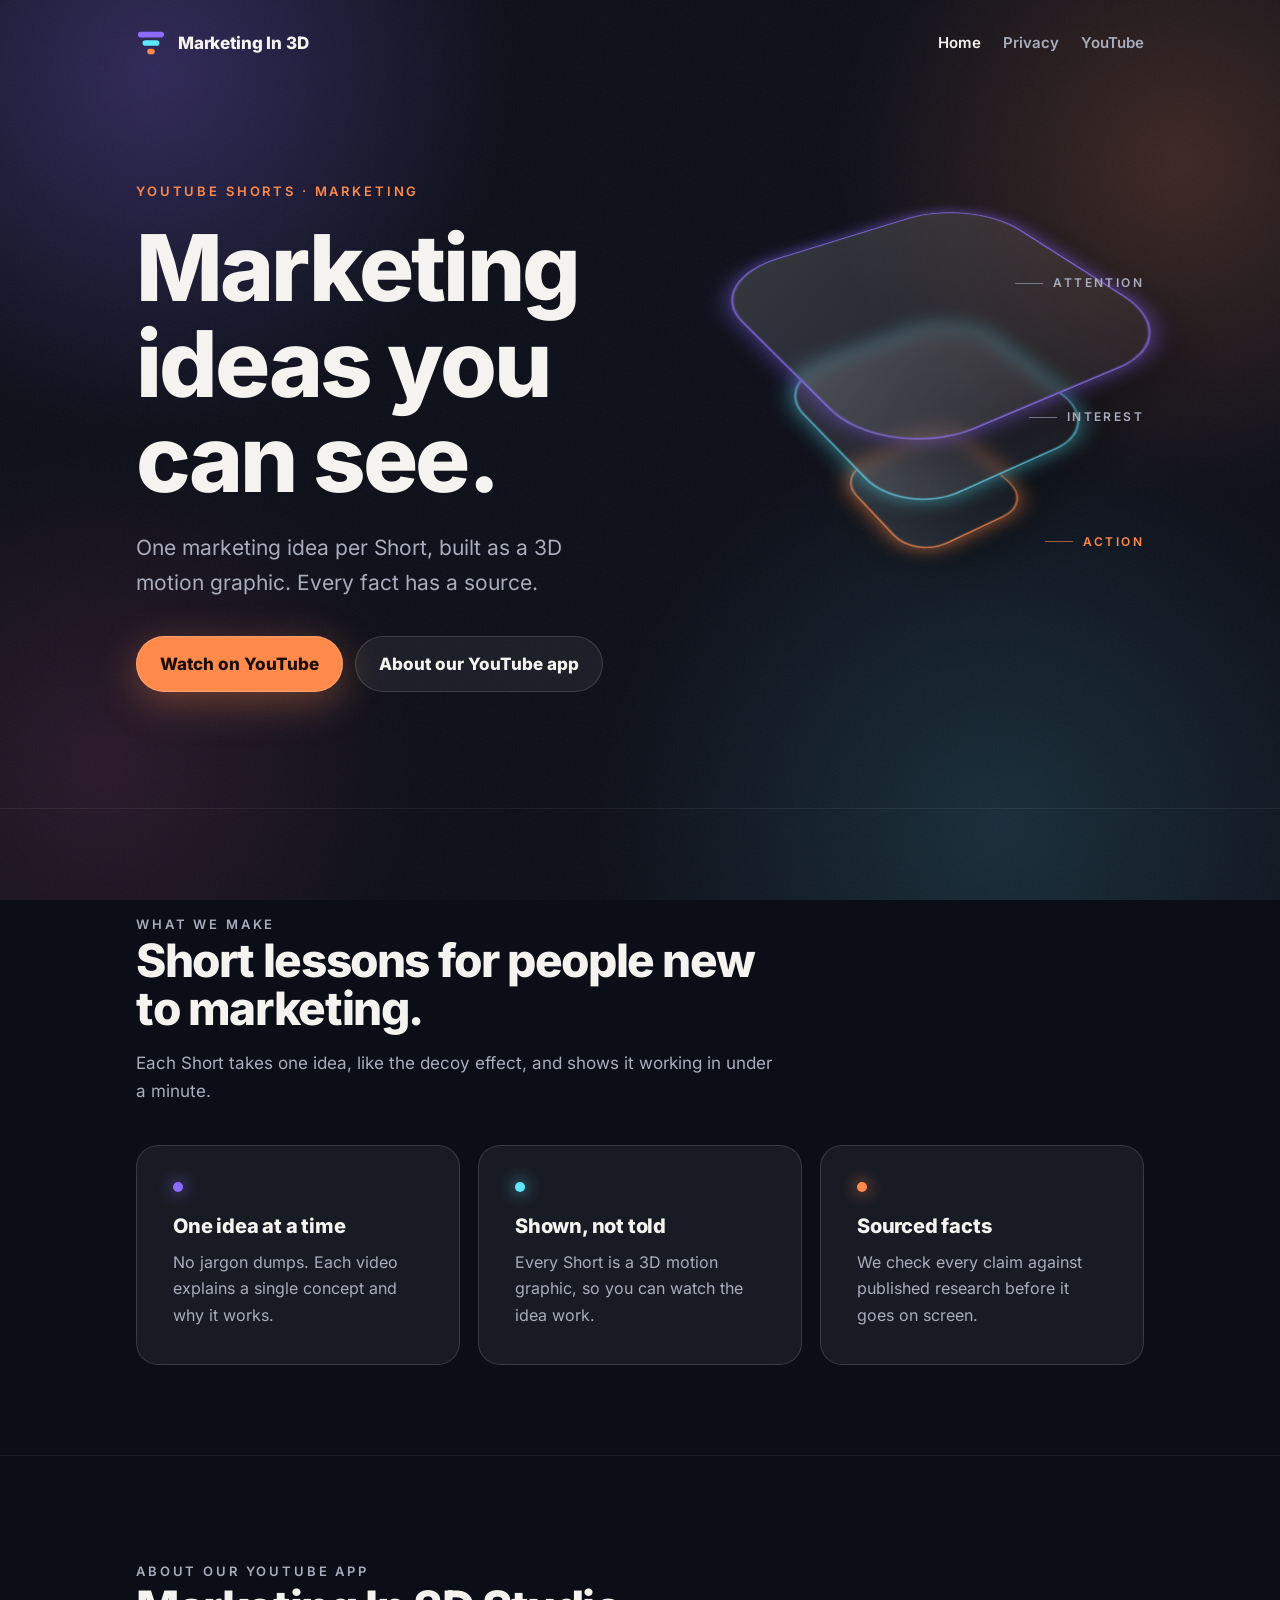
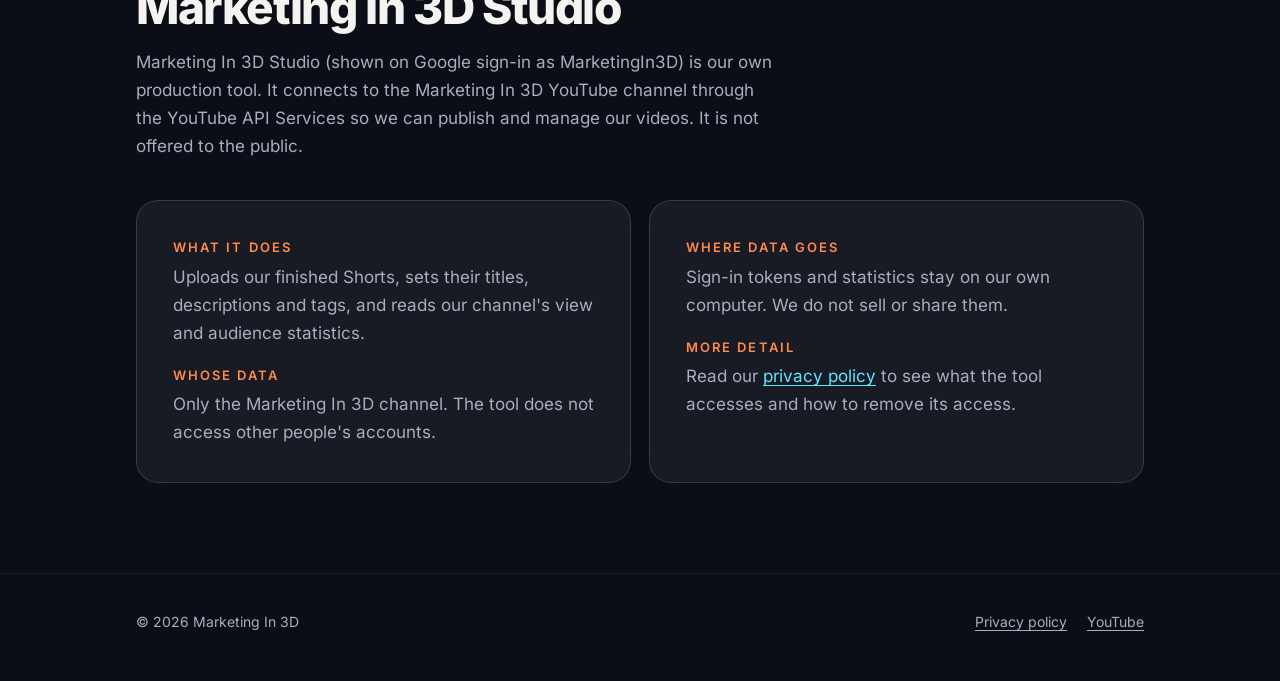
==== index.html @ 91e9f07e "Add home page and privacy policy Co-Authored-By: Claude Opus 5.5 <noreply@anthropic.com> Claude-Sess" ====
<!doctype html>
<html lang="en-GB">
<head>
  <meta charset="utf-8">
  <meta name="viewport" content="width=device-width, initial-scale=1">
  <title>Marketing In 3D</title>
  <meta name="description" content="Marketing In 3D makes short, sourced marketing lessons as 3D motion graphics, published on YouTube Shorts.">
  <link rel="icon" href="favicon.svg" type="image/svg+xml">
  <link rel="stylesheet" href="style.css">
</head>
<body>
  <div class="backdrop" aria-hidden="true"></div>

  <header class="site-header">
    <div class="wrap">
      <a class="brand" href="./">
        <svg class="brand-mark" viewBox="0 0 32 32" aria-hidden="true">
          <rect x="2" y="4" width="28" height="6" rx="3" fill="#8b6cff"/>
          <rect x="7" y="13" width="18" height="6" rx="3" fill="#5ee7ff"/>
          <rect x="12" y="22" width="8" height="6" rx="3" fill="#ff8a4c"/>
        </svg>
        <span>Marketing In 3D</span>
      </a>
      <nav class="nav" aria-label="Main">
        <a href="./" aria-current="page">Home</a>
        <a href="privacy.html">Privacy</a>
        <a href="https://www.youtube.com/@marketingin3d">YouTube</a>
      </nav>
    </div>
  </header>

  <main>
    <section class="hero">
      <div class="wrap">
        <div>
          <p class="kicker">YouTube Shorts · Marketing</p>
          <h1>Marketing ideas you can see.</h1>
          <p class="lede">One marketing idea per Short, built as a 3D motion graphic. Every fact has a source.</p>
          <div class="actions">
            <a class="button" href="https://www.youtube.com/@marketingin3d">Watch on YouTube</a>
            <a class="button ghost" href="#app">About our YouTube app</a>
          </div>
        </div>

        <div class="funnel" role="img" aria-label="A marketing funnel made of three frosted glass layers: attention, interest, action.">
          <div class="funnel-stage">
            <div class="slab slab-1"></div>
            <div class="slab slab-2"></div>
            <div class="slab slab-3"></div>
          </div>
          <span class="funnel-label l1">Attention</span>
          <span class="funnel-label l2">Interest</span>
          <span class="funnel-label l3">Action</span>
        </div>
      </div>
    </section>

    <section class="block">
      <div class="wrap">
        <div class="block-head">
          <p class="kicker">What we make</p>
          <h2>Short lessons for people new to marketing.</h2>
          <p>Each Short takes one idea, like the decoy effect, and shows it working in under a minute.</p>
        </div>
        <div class="grid-3">
          <article class="panel">
            <span class="dot" style="--c: #8b6cff"></span>
            <h3>One idea at a time</h3>
            <p>No jargon dumps. Each video explains a single concept and why it works.</p>
          </article>
          <article class="panel">
            <span class="dot" style="--c: #5ee7ff"></span>
            <h3>Shown, not told</h3>
            <p>Every Short is a 3D motion graphic, so you can watch the idea work.</p>
          </article>
          <article class="panel">
            <span class="dot" style="--c: #ff8a4c"></span>
            <h3>Sourced facts</h3>
            <p>We check every claim against published research before it goes on screen.</p>
          </article>
        </div>
      </div>
    </section>

    <section class="block" id="app">
      <div class="wrap">
        <div class="block-head">
          <p class="kicker">About our YouTube app</p>
          <h2>Marketing In 3D Studio</h2>
          <p>Marketing In 3D Studio (shown on Google sign-in as MarketingIn3D) is our own production tool. It connects to the Marketing In 3D YouTube channel through the YouTube API Services so we can publish and manage our videos. It is not offered to the public.</p>
        </div>
        <div class="app-facts">
          <div class="panel">
            <dl>
              <div><dt>What it does</dt><dd>Uploads our finished Shorts, sets their titles, descriptions and tags, and reads our channel's view and audience statistics.</dd></div>
              <div><dt>Whose data</dt><dd>Only the Marketing In 3D channel. The tool does not access other people's accounts.</dd></div>
            </dl>
          </div>
          <div class="panel">
            <dl>
              <div><dt>Where data goes</dt><dd>Sign-in tokens and statistics stay on our own computer. We do not sell or share them.</dd></div>
              <div><dt>More detail</dt><dd>Read our <a href="privacy.html">privacy policy</a> to see what the tool accesses and how to remove its access.</dd></div>
            </dl>
          </div>
        </div>
      </div>
    </section>
  </main>

  <footer class="site-footer">
    <div class="wrap">
      <span>© 2026 Marketing In 3D</span>
      <nav aria-label="Footer">
        <a href="privacy.html">Privacy policy</a>
        <a href="https://www.youtube.com/@marketingin3d">YouTube</a>
      </nav>
    </div>
  </footer>
</body>
</html>
---- style.css ----
/* Marketing In 3D — site styles. Colours and type match the Shorts house style. */

@font-face { font-family: "Inter"; font-weight: 400; font-display: swap; src: url("fonts/inter-400.woff2") format("woff2"); }
@font-face { font-family: "Inter"; font-weight: 600; font-display: swap; src: url("fonts/inter-600.woff2") format("woff2"); }
@font-face { font-family: "Inter"; font-weight: 800; font-display: swap; src: url("fonts/inter-800.woff2") format("woff2"); }

:root {
  --bg: #0b0d17;
  --ink: #f5f3ef;
  --muted: #a9adbd;
  --accent: #ff8a4c;
  --cyan: #5ee7ff;
  --violet: #8b6cff;
  --glass: rgba(255, 255, 255, 0.06);
  --glass-edge: rgba(255, 255, 255, 0.14);
  --radius: 22px;
  --gutter: clamp(16px, 5vw, 56px);
  --max: 1120px;
}

* { box-sizing: border-box; }
html { -webkit-text-size-adjust: 100%; overflow-x: clip; }

body {
  margin: 0;
  background: var(--bg);
  color: var(--ink);
  font: 400 17px/1.65 "Inter", system-ui, sans-serif;
  overflow-x: hidden;
}

/* The same soft coloured "space dome" the Shorts sit in. */
.backdrop {
  position: fixed; inset: 0; z-index: -1; pointer-events: none;
  background:
    radial-gradient(40vw 40vw at 12% 8%, rgba(139, 108, 255, 0.28), transparent 70%),
    radial-gradient(38vw 38vw at 92% 18%, rgba(255, 138, 76, 0.20), transparent 70%),
    radial-gradient(45vw 45vw at 78% 92%, rgba(94, 231, 255, 0.14), transparent 70%),
    radial-gradient(35vw 35vw at 8% 85%, rgba(255, 92, 170, 0.12), transparent 70%),
    var(--bg);
}
.backdrop::after { /* film grain, like the Shorts' finish */
  content: ""; position: absolute; inset: 0; opacity: 0.06;
  background-image: url("data:image/svg+xml,%3Csvg xmlns='http://www.w3.org/2000/svg' width='160' height='160'%3E%3Cfilter id='n'%3E%3CfeTurbulence type='fractalNoise' baseFrequency='0.9' numOctaves='2'/%3E%3C/filter%3E%3Crect width='100%25' height='100%25' filter='url(%23n)'/%3E%3C/svg%3E");
}

a { color: var(--cyan); text-underline-offset: 3px; }
a:focus-visible, .button:focus-visible { outline: 2px solid var(--accent); outline-offset: 3px; border-radius: 6px; }

.wrap { max-width: var(--max); margin: 0 auto; padding: 0 var(--gutter); }

/* Header */
.site-header { padding: 28px 0; }
.site-header .wrap { display: flex; align-items: center; justify-content: space-between; gap: 16px; }
.brand { display: flex; align-items: center; gap: 12px; color: var(--ink); text-decoration: none; font-weight: 800; letter-spacing: -0.01em; white-space: nowrap; }
.brand-mark { width: 30px; height: 30px; }
.nav { display: flex; gap: 22px; font-weight: 600; font-size: 15px; }
.nav a { color: var(--muted); text-decoration: none; }
.nav a:hover, .nav a[aria-current="page"] { color: var(--ink); }

/* Kicker: the orange, letter-spaced label used above every Short headline. */
.kicker {
  display: inline-block; margin: 0 0 18px;
  color: var(--accent); font-weight: 600; font-size: 13px;
  letter-spacing: 0.22em; text-transform: uppercase;
}

h1, h2, h3 { font-weight: 800; letter-spacing: -0.03em; line-height: 1.04; margin: 0; }
h1 { font-size: clamp(44px, 7.4vw, 92px); }
h2 { font-size: clamp(30px, 4vw, 46px); }
h3 { font-size: 20px; letter-spacing: -0.01em; line-height: 1.25; }
.lede { color: var(--muted); font-size: clamp(18px, 2vw, 21px); max-width: 34ch; margin: 24px 0 0; }

.button {
  display: inline-flex; align-items: center; gap: 10px;
  padding: 14px 24px; border-radius: 999px;
  background: var(--accent); color: #1a0f08; font-weight: 800; text-decoration: none;
  box-shadow: 0 0 0 1px rgba(255, 255, 255, 0.2) inset, 0 10px 40px rgba(255, 138, 76, 0.35);
  transition: transform 0.2s ease;
}
.button:hover { transform: translateY(-2px); }
.button.ghost { background: var(--glass); color: var(--ink); box-shadow: 0 0 0 1px var(--glass-edge) inset; }
.actions { display: flex; flex-wrap: wrap; gap: 12px; margin-top: 36px; }

/* Hero */
.hero { overflow: clip; padding: clamp(32px, 7vw, 96px) 0 clamp(56px, 9vw, 120px); }
.hero .wrap { display: grid; grid-template-columns: 1.1fr 0.9fr; gap: clamp(32px, 5vw, 72px); align-items: center; }

/* Signature: a funnel built from frosted-glass slabs, lit like a Short. */
.funnel { position: relative; aspect-ratio: 1 / 1.05; perspective: 1100px; }
.funnel-stage {
  position: absolute; inset: 0; transform-style: preserve-3d;
  transform: rotateX(52deg) rotateZ(-34deg);
  animation: drift 14s ease-in-out infinite alternate;
}
.slab {
  position: absolute; left: 50%; top: 50%;
  width: var(--w); height: var(--w);
  margin: calc(var(--w) / -2) 0 0 calc(var(--w) / -2);
  transform: translateZ(var(--z));
  border-radius: 26%;
  background: linear-gradient(145deg, rgba(255, 255, 255, 0.16), rgba(255, 255, 255, 0.03));
  border: 1px solid var(--glass-edge);
  box-shadow: 0 0 0 1px rgba(255, 255, 255, 0.04) inset, 0 30px 60px rgba(0, 0, 0, 0.35);
  backdrop-filter: blur(8px); -webkit-backdrop-filter: blur(8px);
}
.slab::after { /* glowing rim */
  content: ""; position: absolute; inset: -1px; border-radius: inherit;
  border: 2px solid var(--rim); opacity: 0.75;
  box-shadow: 0 0 24px var(--rim), 0 0 2px var(--rim) inset;
}
.slab-1 { --w: 74%; --z: 150px; --rim: rgba(139, 108, 255, 0.8); }
.slab-2 { --w: 54%; --z: 40px;  --rim: rgba(94, 231, 255, 0.8); }
.slab-3 { --w: 34%; --z: -70px; --rim: rgba(255, 138, 76, 0.95); }
.funnel-label {
  position: absolute; right: 0; font-size: 12px; font-weight: 600;
  letter-spacing: 0.2em; text-transform: uppercase; color: var(--muted);
  display: flex; align-items: center; gap: 10px;
}
.funnel-label::before { content: ""; width: 28px; height: 1px; background: currentColor; opacity: 0.6; }
.funnel-label.l1 { top: 14%; }
.funnel-label.l2 { top: 44%; }
.funnel-label.l3 { top: 72%; color: var(--accent); }
@keyframes drift {
  from { transform: rotateX(54deg) rotateZ(-40deg) translateY(-6px); }
  to   { transform: rotateX(50deg) rotateZ(-28deg) translateY(6px); }
}

/* Glass panels */
.panel {
  background: var(--glass); border: 1px solid var(--glass-edge); border-radius: var(--radius);
  backdrop-filter: blur(14px); -webkit-backdrop-filter: blur(14px);
  padding: clamp(24px, 3vw, 36px);
}

section.block { padding: clamp(48px, 7vw, 96px) 0; border-top: 1px solid rgba(255, 255, 255, 0.07); }
.block-head { max-width: 640px; margin-bottom: 40px; }
.block-head p { color: var(--muted); margin: 16px 0 0; }

.grid-3 { display: grid; grid-template-columns: repeat(3, 1fr); gap: 18px; }
.grid-3 .panel p { color: var(--muted); margin: 10px 0 0; font-size: 16px; }
.dot { display: block; width: 10px; height: 10px; border-radius: 50%; margin-bottom: 22px; background: var(--c); box-shadow: 0 0 16px var(--c); }

/* About-this-app section: plain facts about the YouTube connection. */
.app-facts { display: grid; grid-template-columns: 1fr 1fr; gap: 18px; }
.app-facts dl { margin: 0; display: grid; gap: 18px; }
.app-facts dt { font-weight: 600; font-size: 13px; letter-spacing: 0.16em; text-transform: uppercase; color: var(--accent); }
.app-facts dd { margin: 4px 0 0; color: var(--muted); }

/* Legal / long-form page */
.doc { padding: clamp(24px, 5vw, 64px) 0 clamp(56px, 8vw, 104px); }
.doc .panel { max-width: 820px; }
.doc h1 { font-size: clamp(40px, 6vw, 68px); }
.doc .meta { color: var(--muted); margin: 18px 0 36px; font-size: 15px; }
.doc h2 { font-size: 24px; letter-spacing: -0.015em; margin: 40px 0 12px; }
.doc p, .doc li { color: #d6d6dc; }
.doc ul { padding-left: 1.2em; }
.doc li { margin: 6px 0; }
.doc .callout { border-left: 3px solid var(--accent); padding: 4px 0 4px 18px; margin: 24px 0; }

/* Footer */
.site-footer { padding: 36px 0 48px; border-top: 1px solid rgba(255, 255, 255, 0.07); color: var(--muted); font-size: 14px; }
.site-footer .wrap { display: flex; flex-wrap: wrap; justify-content: space-between; gap: 16px; }
.site-footer nav { display: flex; gap: 20px; }
.site-footer a { color: var(--muted); }
.site-footer a:hover { color: var(--ink); }

@media (max-width: 860px) {
  .hero .wrap { grid-template-columns: 1fr; }
  .funnel { max-width: 320px; width: 100%; margin: 0 auto; }
  .grid-3, .app-facts { grid-template-columns: 1fr; }
}
@media (max-width: 480px) {
  .nav { gap: 12px; font-size: 13px; }
  .brand { font-size: 15px; gap: 8px; }
  .brand-mark { width: 24px; height: 24px; }
}
@media (prefers-reduced-motion: reduce) {
  .funnel-stage { animation: none; }
  .button { transition: none; }
}
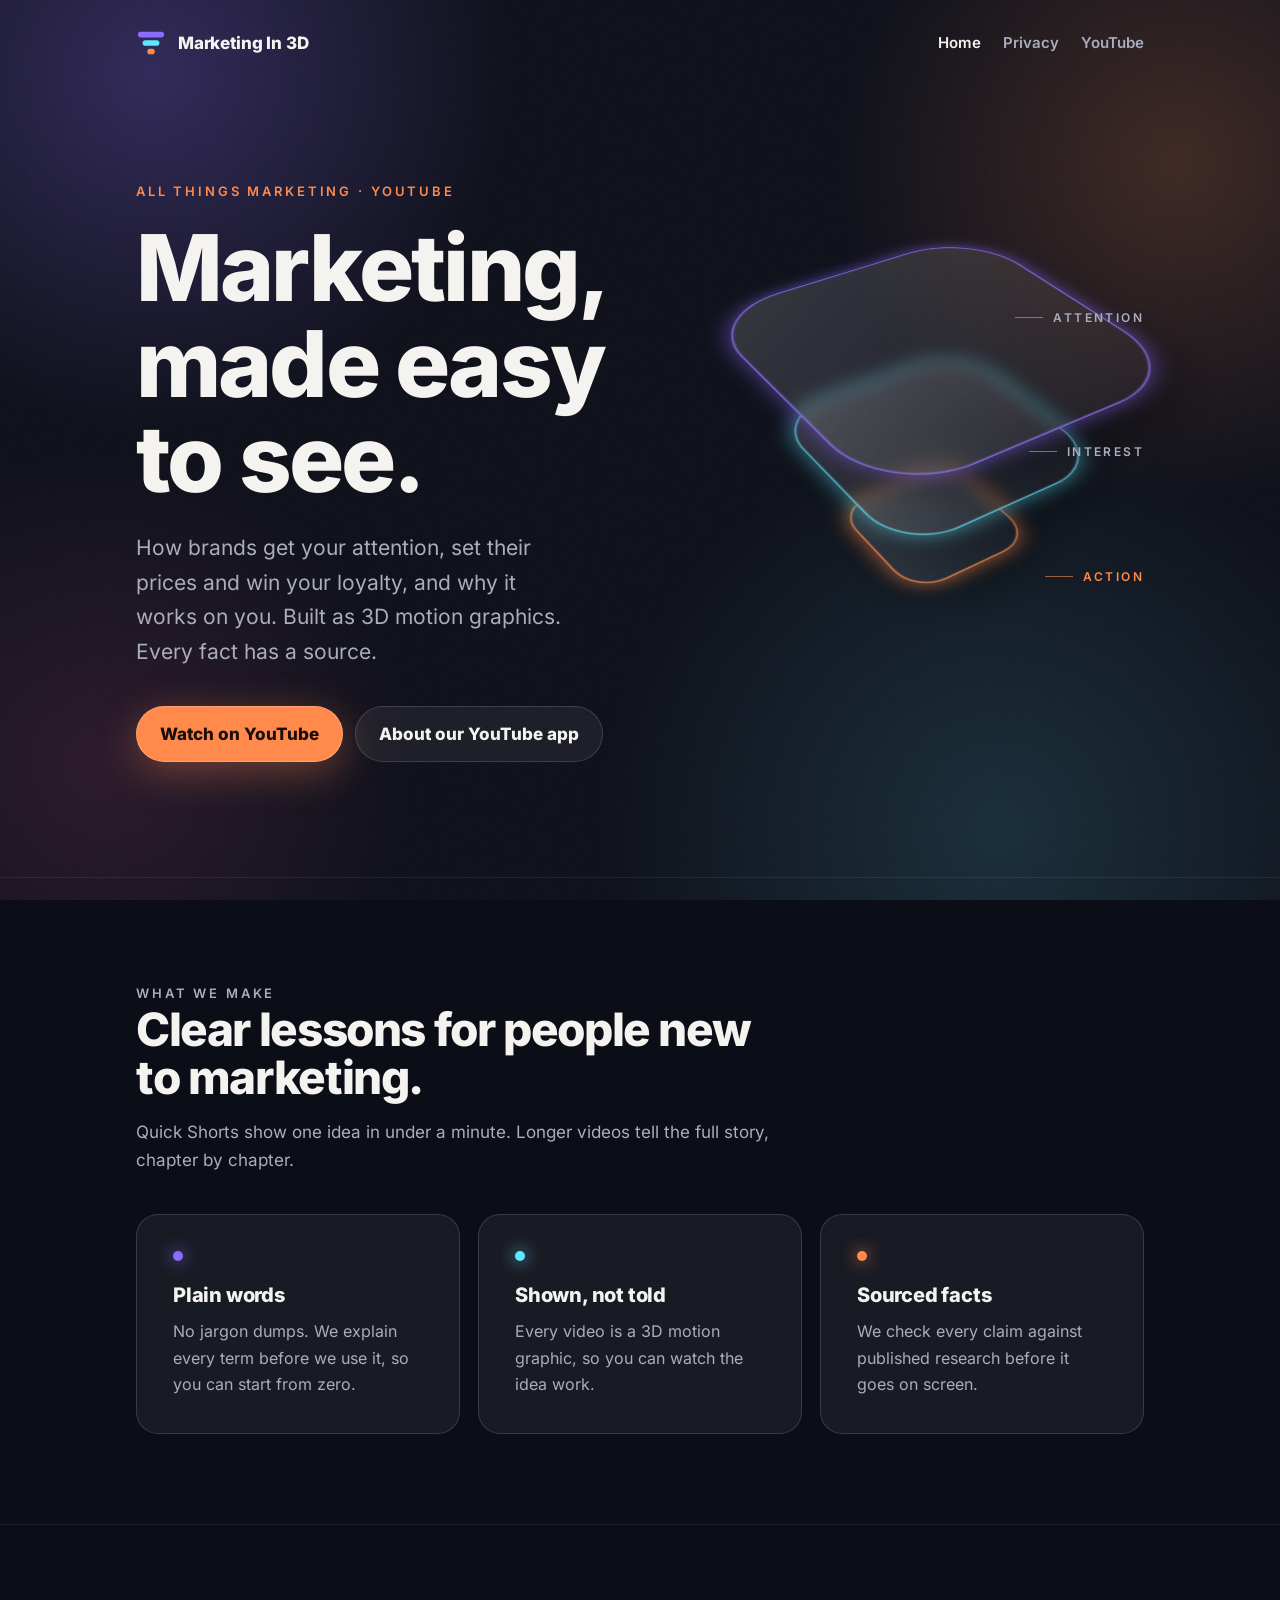
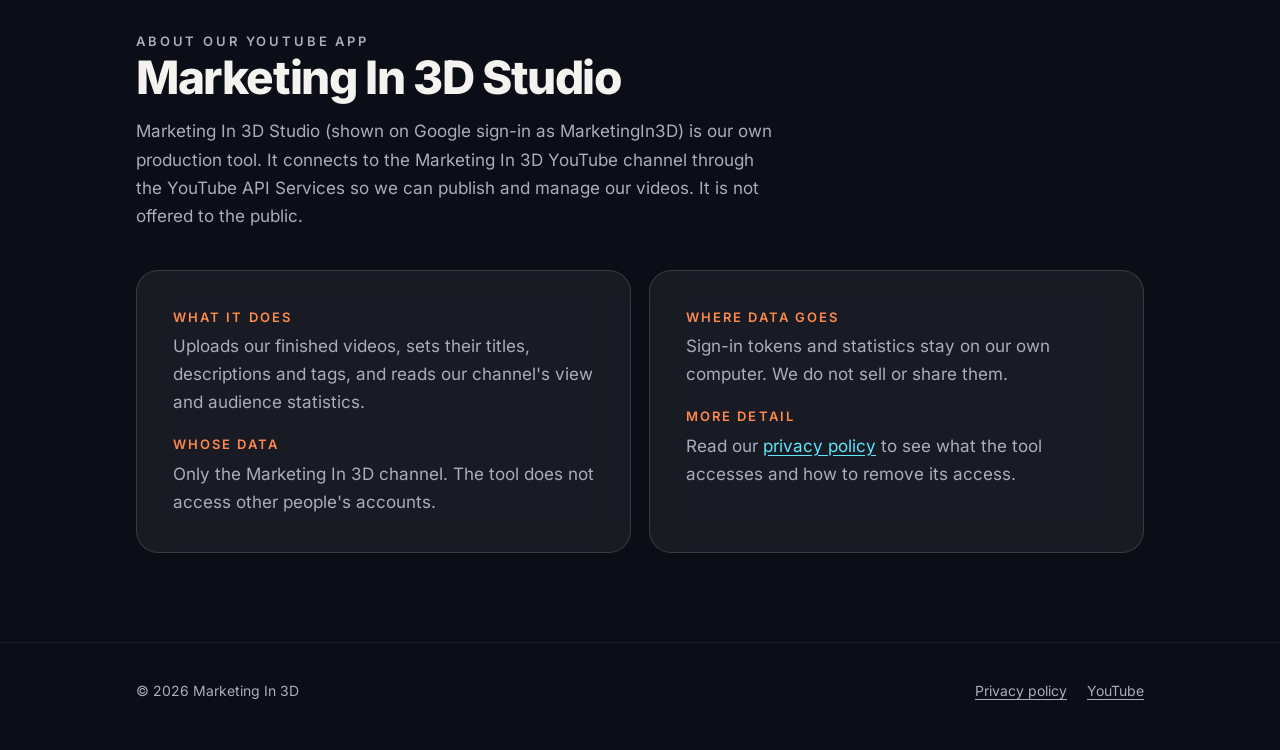
==== commit 1e0605ae: "Make site text cover all of marketing, in Shorts and long videos Co-Authored-By: Claude Opus 5.5 <no" ====
--- a/index.html
+++ b/index.html
@@ -4,7 +4,7 @@
   <meta charset="utf-8">
   <meta name="viewport" content="width=device-width, initial-scale=1">
   <title>Marketing In 3D</title>
-  <meta name="description" content="Marketing In 3D makes short, sourced marketing lessons as 3D motion graphics, published on YouTube Shorts.">
+  <meta name="description" content="All things marketing, made easy to see. Marketing In 3D explains marketing with 3D motion graphics, in quick Shorts and longer videos on YouTube. Every fact has a source.">
   <link rel="icon" href="favicon.svg" type="image/svg+xml">
   <link rel="stylesheet" href="style.css">
 </head>
@@ -33,9 +33,9 @@
     <section class="hero">
       <div class="wrap">
         <div>
-          <p class="kicker">YouTube Shorts · Marketing</p>
-          <h1>Marketing ideas you can see.</h1>
-          <p class="lede">One marketing idea per Short, built as a 3D motion graphic. Every fact has a source.</p>
+          <p class="kicker">All things marketing · YouTube</p>
+          <h1>Marketing, made easy to see.</h1>
+          <p class="lede">How brands get your attention, set their prices and win your loyalty, and why it works on you. Built as 3D motion graphics. Every fact has a source.</p>
           <div class="actions">
             <a class="button" href="https://www.youtube.com/@marketingin3d">Watch on YouTube</a>
             <a class="button ghost" href="#app">About our YouTube app</a>
@@ -59,19 +59,19 @@
       <div class="wrap">
         <div class="block-head">
           <p class="kicker">What we make</p>
-          <h2>Short lessons for people new to marketing.</h2>
-          <p>Each Short takes one idea, like the decoy effect, and shows it working in under a minute.</p>
+          <h2>Clear lessons for people new to marketing.</h2>
+          <p>Quick Shorts show one idea in under a minute. Longer videos tell the full story, chapter by chapter.</p>
         </div>
         <div class="grid-3">
           <article class="panel">
             <span class="dot" style="--c: #8b6cff"></span>
-            <h3>One idea at a time</h3>
-            <p>No jargon dumps. Each video explains a single concept and why it works.</p>
+            <h3>Plain words</h3>
+            <p>No jargon dumps. We explain every term before we use it, so you can start from zero.</p>
           </article>
           <article class="panel">
             <span class="dot" style="--c: #5ee7ff"></span>
             <h3>Shown, not told</h3>
-            <p>Every Short is a 3D motion graphic, so you can watch the idea work.</p>
+            <p>Every video is a 3D motion graphic, so you can watch the idea work.</p>
           </article>
           <article class="panel">
             <span class="dot" style="--c: #ff8a4c"></span>
@@ -92,7 +92,7 @@
         <div class="app-facts">
           <div class="panel">
             <dl>
-              <div><dt>What it does</dt><dd>Uploads our finished Shorts, sets their titles, descriptions and tags, and reads our channel's view and audience statistics.</dd></div>
+              <div><dt>What it does</dt><dd>Uploads our finished videos, sets their titles, descriptions and tags, and reads our channel's view and audience statistics.</dd></div>
               <div><dt>Whose data</dt><dd>Only the Marketing In 3D channel. The tool does not access other people's accounts.</dd></div>
             </dl>
           </div>
--- a/style.css
+++ b/style.css
@@ -1,4 +1,4 @@
-/* Marketing In 3D — site styles. Colours and type match the Shorts house style. */
+/* Marketing In 3D — site styles. Colours and type match the channel's house style. */
 
 @font-face { font-family: "Inter"; font-weight: 400; font-display: swap; src: url("fonts/inter-400.woff2") format("woff2"); }
 @font-face { font-family: "Inter"; font-weight: 600; font-display: swap; src: url("fonts/inter-600.woff2") format("woff2"); }
@@ -29,7 +29,7 @@
   overflow-x: hidden;
 }
 
-/* The same soft coloured "space dome" the Shorts sit in. */
+/* The same soft coloured "space dome" the videos sit in. */
 .backdrop {
   position: fixed; inset: 0; z-index: -1; pointer-events: none;
   background:
@@ -39,7 +39,7 @@
     radial-gradient(35vw 35vw at 8% 85%, rgba(255, 92, 170, 0.12), transparent 70%),
     var(--bg);
 }
-.backdrop::after { /* film grain, like the Shorts' finish */
+.backdrop::after { /* film grain, like the videos' finish */
   content: ""; position: absolute; inset: 0; opacity: 0.06;
   background-image: url("data:image/svg+xml,%3Csvg xmlns='http://www.w3.org/2000/svg' width='160' height='160'%3E%3Cfilter id='n'%3E%3CfeTurbulence type='fractalNoise' baseFrequency='0.9' numOctaves='2'/%3E%3C/filter%3E%3Crect width='100%25' height='100%25' filter='url(%23n)'/%3E%3C/svg%3E");
 }
@@ -58,7 +58,7 @@
 .nav a { color: var(--muted); text-decoration: none; }
 .nav a:hover, .nav a[aria-current="page"] { color: var(--ink); }
 
-/* Kicker: the orange, letter-spaced label used above every Short headline. */
+/* Kicker: the orange, letter-spaced label used above every headline. */
 .kicker {
   display: inline-block; margin: 0 0 18px;
   color: var(--accent); font-weight: 600; font-size: 13px;
@@ -86,7 +86,7 @@
 .hero { overflow: clip; padding: clamp(32px, 7vw, 96px) 0 clamp(56px, 9vw, 120px); }
 .hero .wrap { display: grid; grid-template-columns: 1.1fr 0.9fr; gap: clamp(32px, 5vw, 72px); align-items: center; }
 
-/* Signature: a funnel built from frosted-glass slabs, lit like a Short. */
+/* Signature: a funnel built from frosted-glass slabs, lit like our videos. */
 .funnel { position: relative; aspect-ratio: 1 / 1.05; perspective: 1100px; }
 .funnel-stage {
   position: absolute; inset: 0; transform-style: preserve-3d;
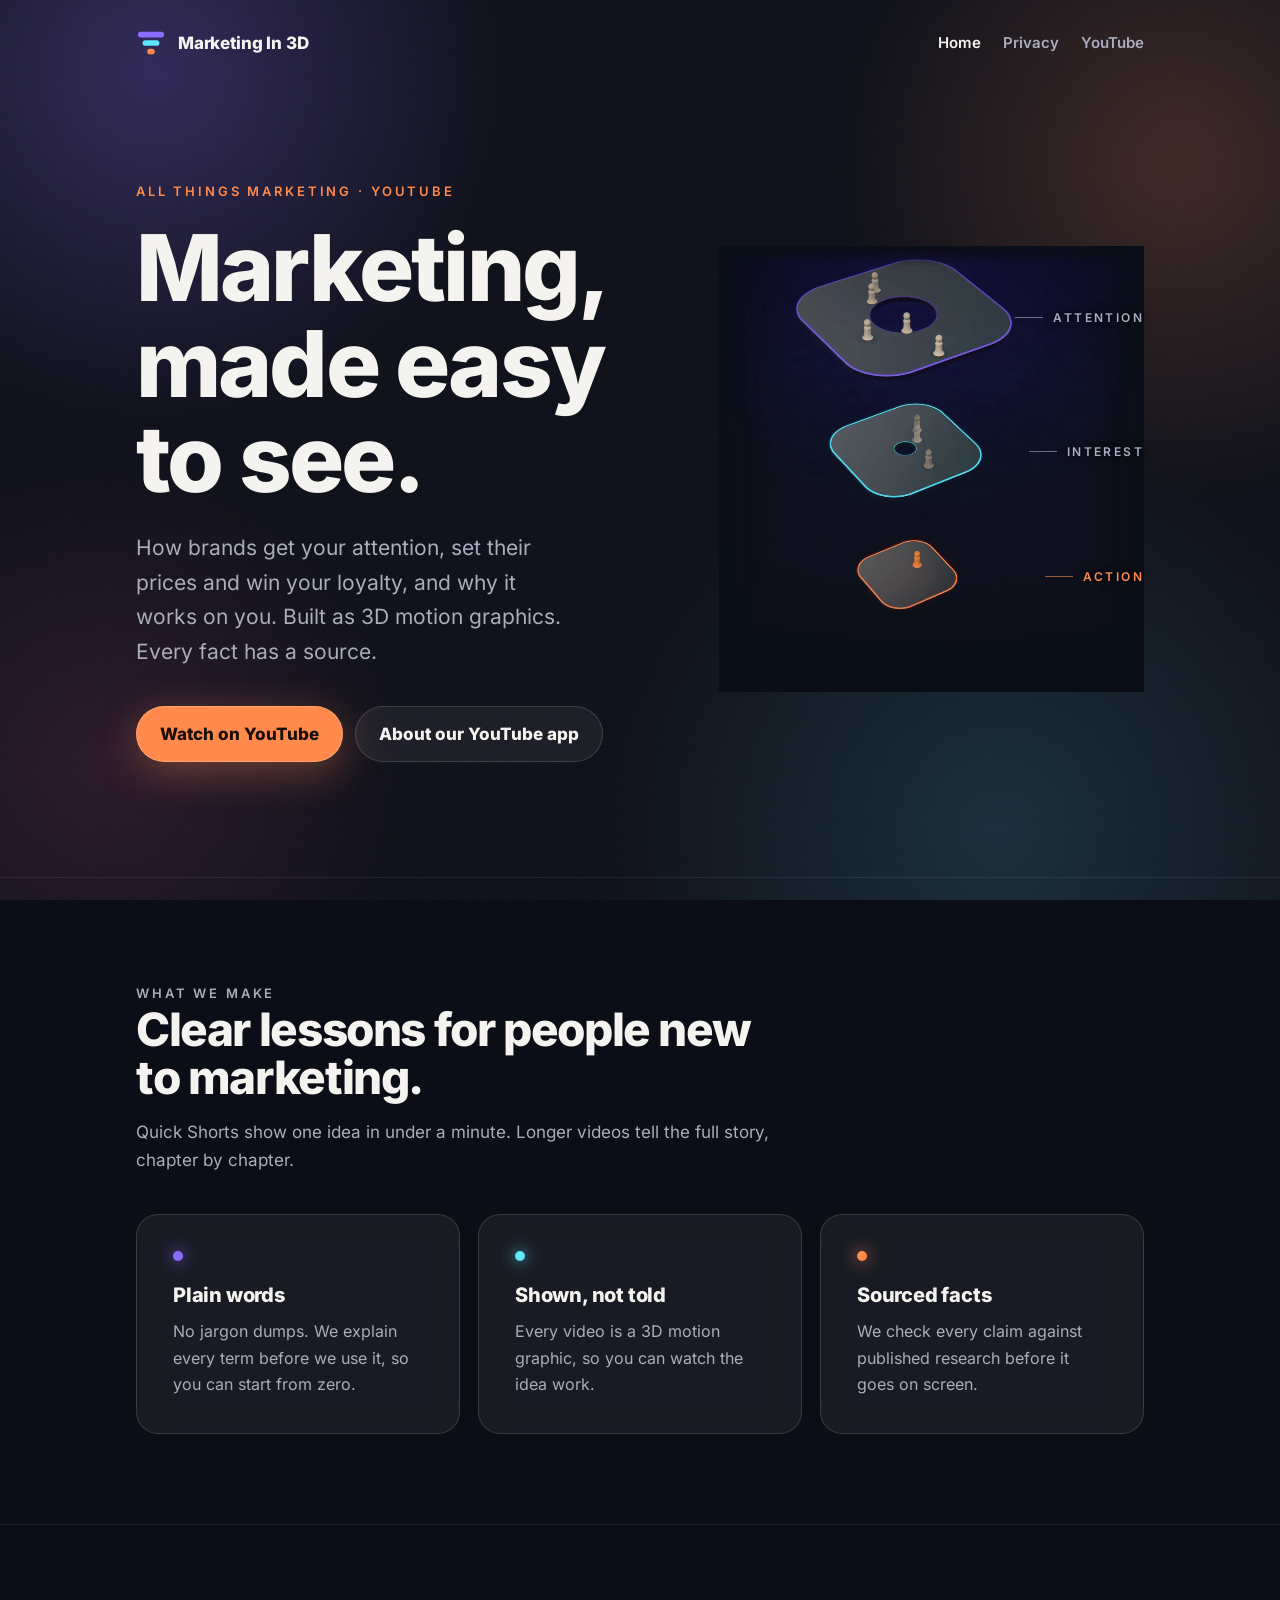
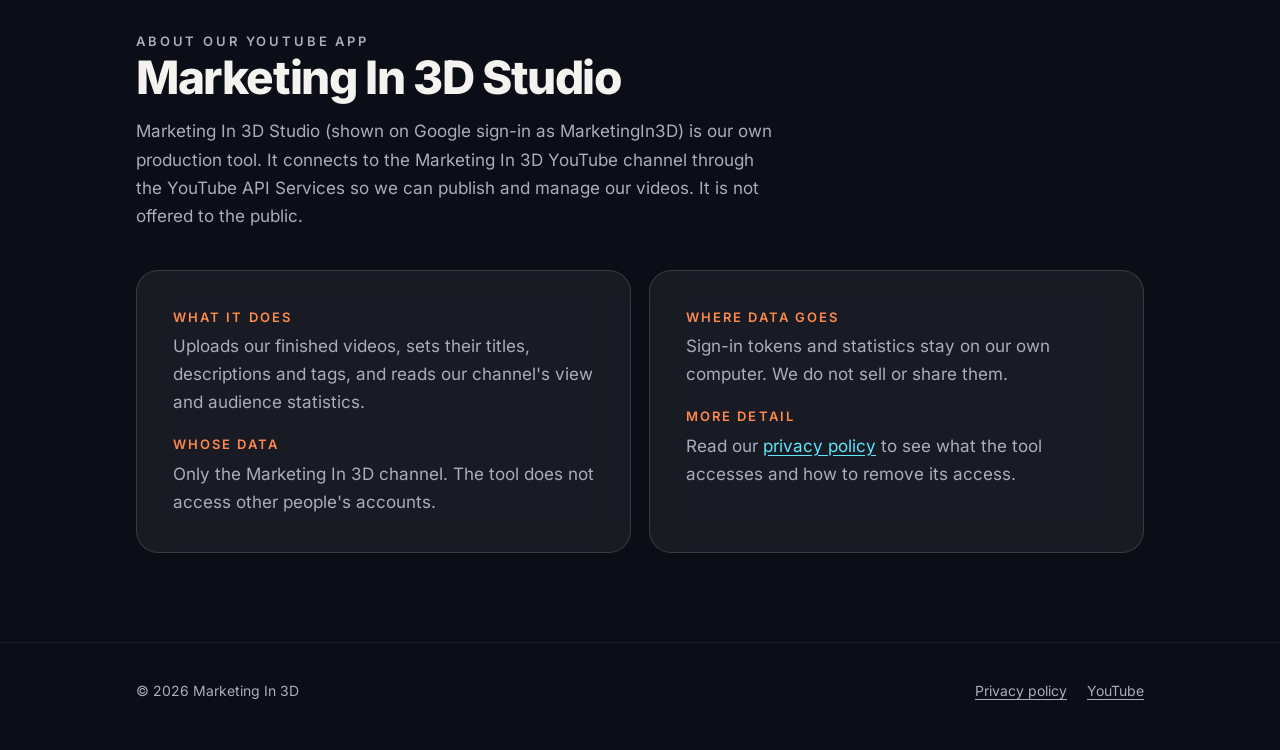
==== commit f5200240: "Replace the CSS funnel with a looping 3D render of the funnel The hero now plays media/funnel.webm /" ====
--- a/index.html
+++ b/index.html
@@ -43,11 +43,10 @@
         </div>
 
         <div class="funnel" role="img" aria-label="A marketing funnel made of three frosted glass layers: attention, interest, action.">
-          <div class="funnel-stage">
-            <div class="slab slab-1"></div>
-            <div class="slab slab-2"></div>
-            <div class="slab slab-3"></div>
-          </div>
+          <video class="funnel-video" autoplay muted loop playsinline poster="media/funnel-poster.jpg" aria-hidden="true">
+            <source src="media/funnel.webm" type="video/webm">
+            <source src="media/funnel.mp4" type="video/mp4">
+          </video>
           <span class="funnel-label l1">Attention</span>
           <span class="funnel-label l2">Interest</span>
           <span class="funnel-label l3">Action</span>
@@ -116,5 +115,19 @@
       </nav>
     </div>
   </footer>
+  <script>
+    // Respect reduced motion: stop the hero loop and keep its first frame (the poster).
+    (function () {
+      var video = document.querySelector(".funnel-video");
+      var query = window.matchMedia("(prefers-reduced-motion: reduce)");
+      function apply() {
+        if (!video) return;
+        if (query.matches) { video.pause(); video.removeAttribute("autoplay"); video.currentTime = 0; }
+        else { video.play().catch(function () {}); }
+      }
+      apply();
+      if (query.addEventListener) query.addEventListener("change", apply);
+    })();
+  </script>
 </body>
 </html>
--- a/style.css
+++ b/style.css
@@ -86,45 +86,22 @@
 .hero { overflow: clip; padding: clamp(32px, 7vw, 96px) 0 clamp(56px, 9vw, 120px); }
 .hero .wrap { display: grid; grid-template-columns: 1.1fr 0.9fr; gap: clamp(32px, 5vw, 72px); align-items: center; }
 
-/* Signature: a funnel built from frosted-glass slabs, lit like our videos. */
-.funnel { position: relative; aspect-ratio: 1 / 1.05; perspective: 1100px; }
-.funnel-stage {
-  position: absolute; inset: 0; transform-style: preserve-3d;
-  transform: rotateX(52deg) rotateZ(-34deg);
-  animation: drift 14s ease-in-out infinite alternate;
+/* Signature: the marketing funnel as a looping 3D render (renderer scene site-funnel), its edges fade into --bg. */
+.funnel { position: relative; aspect-ratio: 1 / 1.05; }
+.funnel-video {
+  position: absolute; inset: 0; width: 100%; height: 100%;
+  object-fit: cover; display: block; background: var(--bg);
 }
-.slab {
-  position: absolute; left: 50%; top: 50%;
-  width: var(--w); height: var(--w);
-  margin: calc(var(--w) / -2) 0 0 calc(var(--w) / -2);
-  transform: translateZ(var(--z));
-  border-radius: 26%;
-  background: linear-gradient(145deg, rgba(255, 255, 255, 0.16), rgba(255, 255, 255, 0.03));
-  border: 1px solid var(--glass-edge);
-  box-shadow: 0 0 0 1px rgba(255, 255, 255, 0.04) inset, 0 30px 60px rgba(0, 0, 0, 0.35);
-  backdrop-filter: blur(8px); -webkit-backdrop-filter: blur(8px);
-}
-.slab::after { /* glowing rim */
-  content: ""; position: absolute; inset: -1px; border-radius: inherit;
-  border: 2px solid var(--rim); opacity: 0.75;
-  box-shadow: 0 0 24px var(--rim), 0 0 2px var(--rim) inset;
-}
-.slab-1 { --w: 74%; --z: 150px; --rim: rgba(139, 108, 255, 0.8); }
-.slab-2 { --w: 54%; --z: 40px;  --rim: rgba(94, 231, 255, 0.8); }
-.slab-3 { --w: 34%; --z: -70px; --rim: rgba(255, 138, 76, 0.95); }
 .funnel-label {
   position: absolute; right: 0; font-size: 12px; font-weight: 600;
   letter-spacing: 0.2em; text-transform: uppercase; color: var(--muted);
   display: flex; align-items: center; gap: 10px;
+  text-shadow: 0 0 10px var(--bg), 0 0 4px var(--bg); /* stays readable where a slab passes behind it */
 }
 .funnel-label::before { content: ""; width: 28px; height: 1px; background: currentColor; opacity: 0.6; }
 .funnel-label.l1 { top: 14%; }
 .funnel-label.l2 { top: 44%; }
 .funnel-label.l3 { top: 72%; color: var(--accent); }
-@keyframes drift {
-  from { transform: rotateX(54deg) rotateZ(-40deg) translateY(-6px); }
-  to   { transform: rotateX(50deg) rotateZ(-28deg) translateY(6px); }
-}
 
 /* Glass panels */
 .panel {
@@ -176,6 +153,5 @@
   .brand-mark { width: 24px; height: 24px; }
 }
 @media (prefers-reduced-motion: reduce) {
-  .funnel-stage { animation: none; }
   .button { transition: none; }
 }
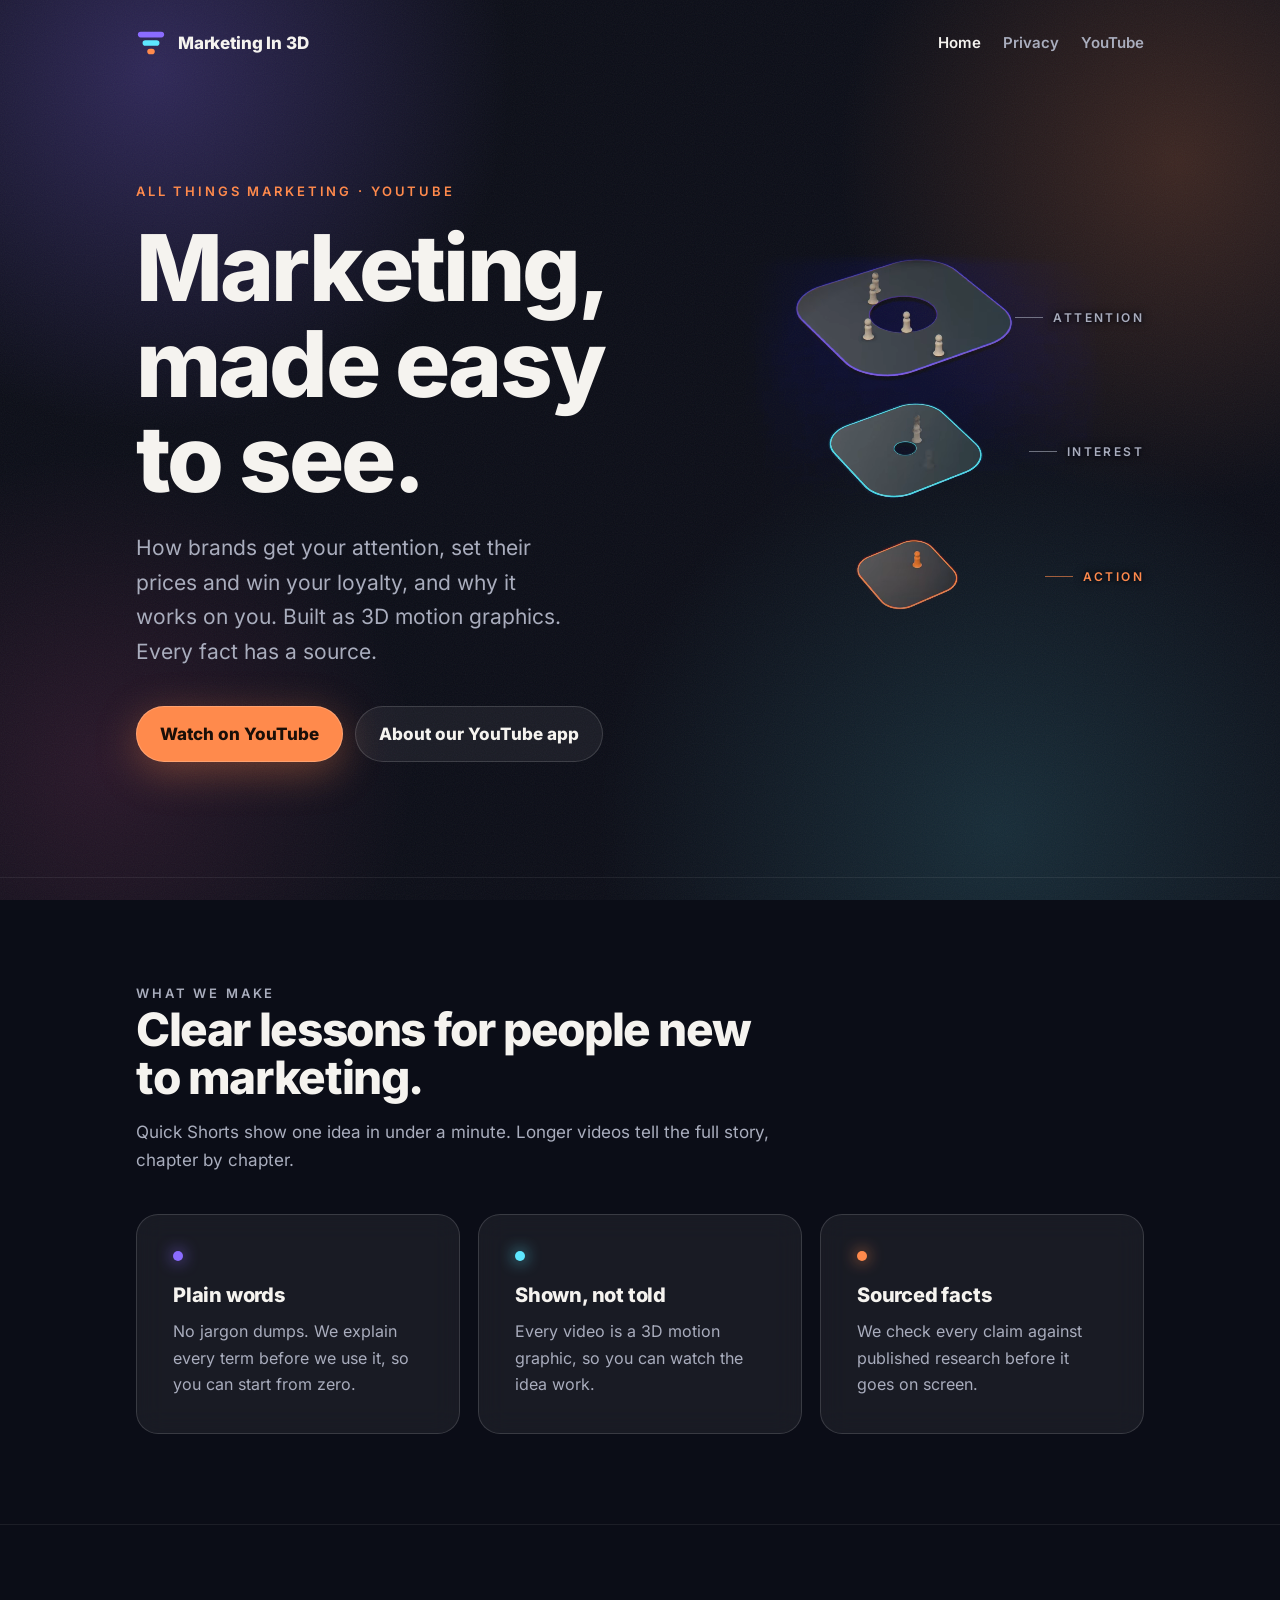
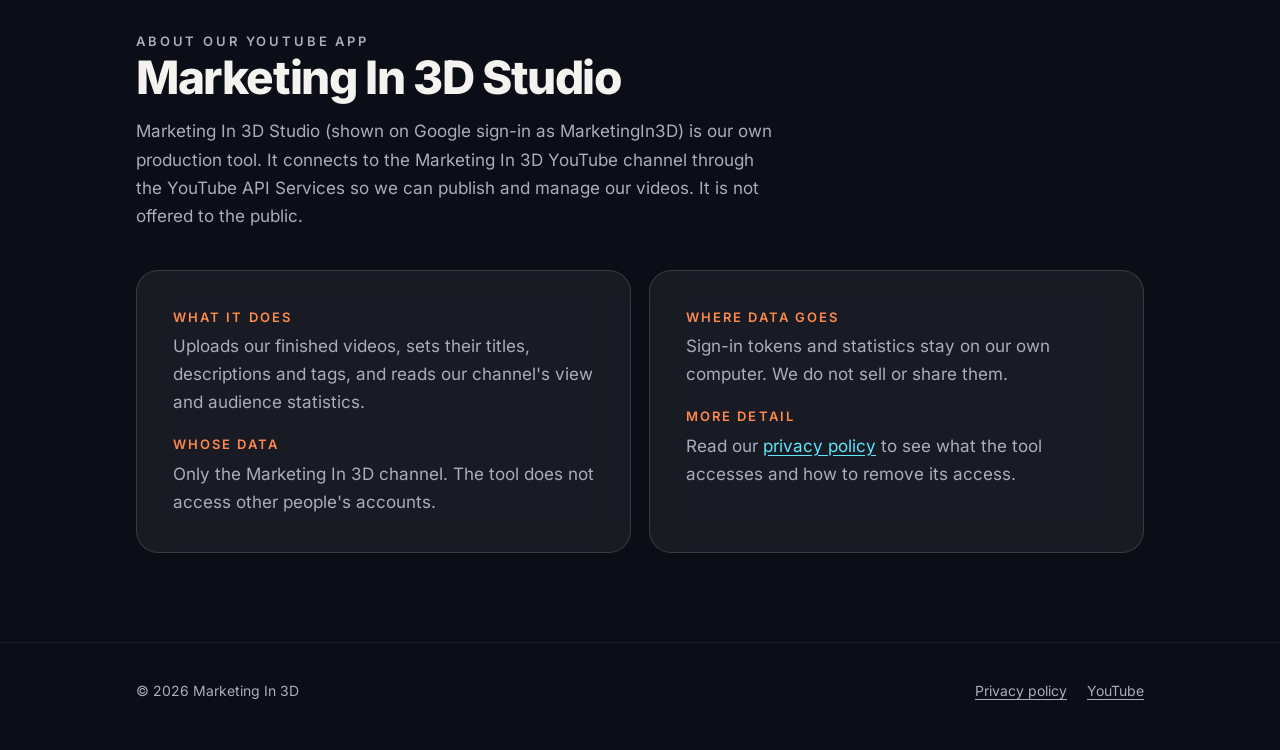
==== commit 82c11f14: "Version the stylesheet link so browsers fetch the new CSS Co-Authored-By: Claude Opus 5.5 <noreply@a" ====
--- a/index.html
+++ b/index.html
@@ -6,7 +6,7 @@
   <title>Marketing In 3D</title>
   <meta name="description" content="All things marketing, made easy to see. Marketing In 3D explains marketing with 3D motion graphics, in quick Shorts and longer videos on YouTube. Every fact has a source.">
   <link rel="icon" href="favicon.svg" type="image/svg+xml">
-  <link rel="stylesheet" href="style.css">
+  <link rel="stylesheet" href="style.css?v=3">
 </head>
 <body>
   <div class="backdrop" aria-hidden="true"></div>
--- a/style.css
+++ b/style.css
@@ -87,10 +87,17 @@
 .hero .wrap { display: grid; grid-template-columns: 1.1fr 0.9fr; gap: clamp(32px, 5vw, 72px); align-items: center; }
 
 /* Signature: the marketing funnel as a looping 3D render (renderer scene site-funnel), its edges fade into --bg. */
-.funnel { position: relative; aspect-ratio: 1 / 1.05; }
+.funnel {
+  position: relative; aspect-ratio: 1 / 1.05;
+  width: 100%; max-width: 480px; min-width: 0; justify-self: center;
+}
+/* lighten + a soft radial mask: the video's dark background drops out, so no box shows over the page glows. */
 .funnel-video {
   position: absolute; inset: 0; width: 100%; height: 100%;
-  object-fit: cover; display: block; background: var(--bg);
+  object-fit: cover; display: block;
+  mix-blend-mode: lighten;
+  -webkit-mask-image: radial-gradient(ellipse 72% 72% at 50% 50%, #000 62%, transparent 100%);
+  mask-image: radial-gradient(ellipse 72% 72% at 50% 50%, #000 62%, transparent 100%);
 }
 .funnel-label {
   position: absolute; right: 0; font-size: 12px; font-weight: 600;
